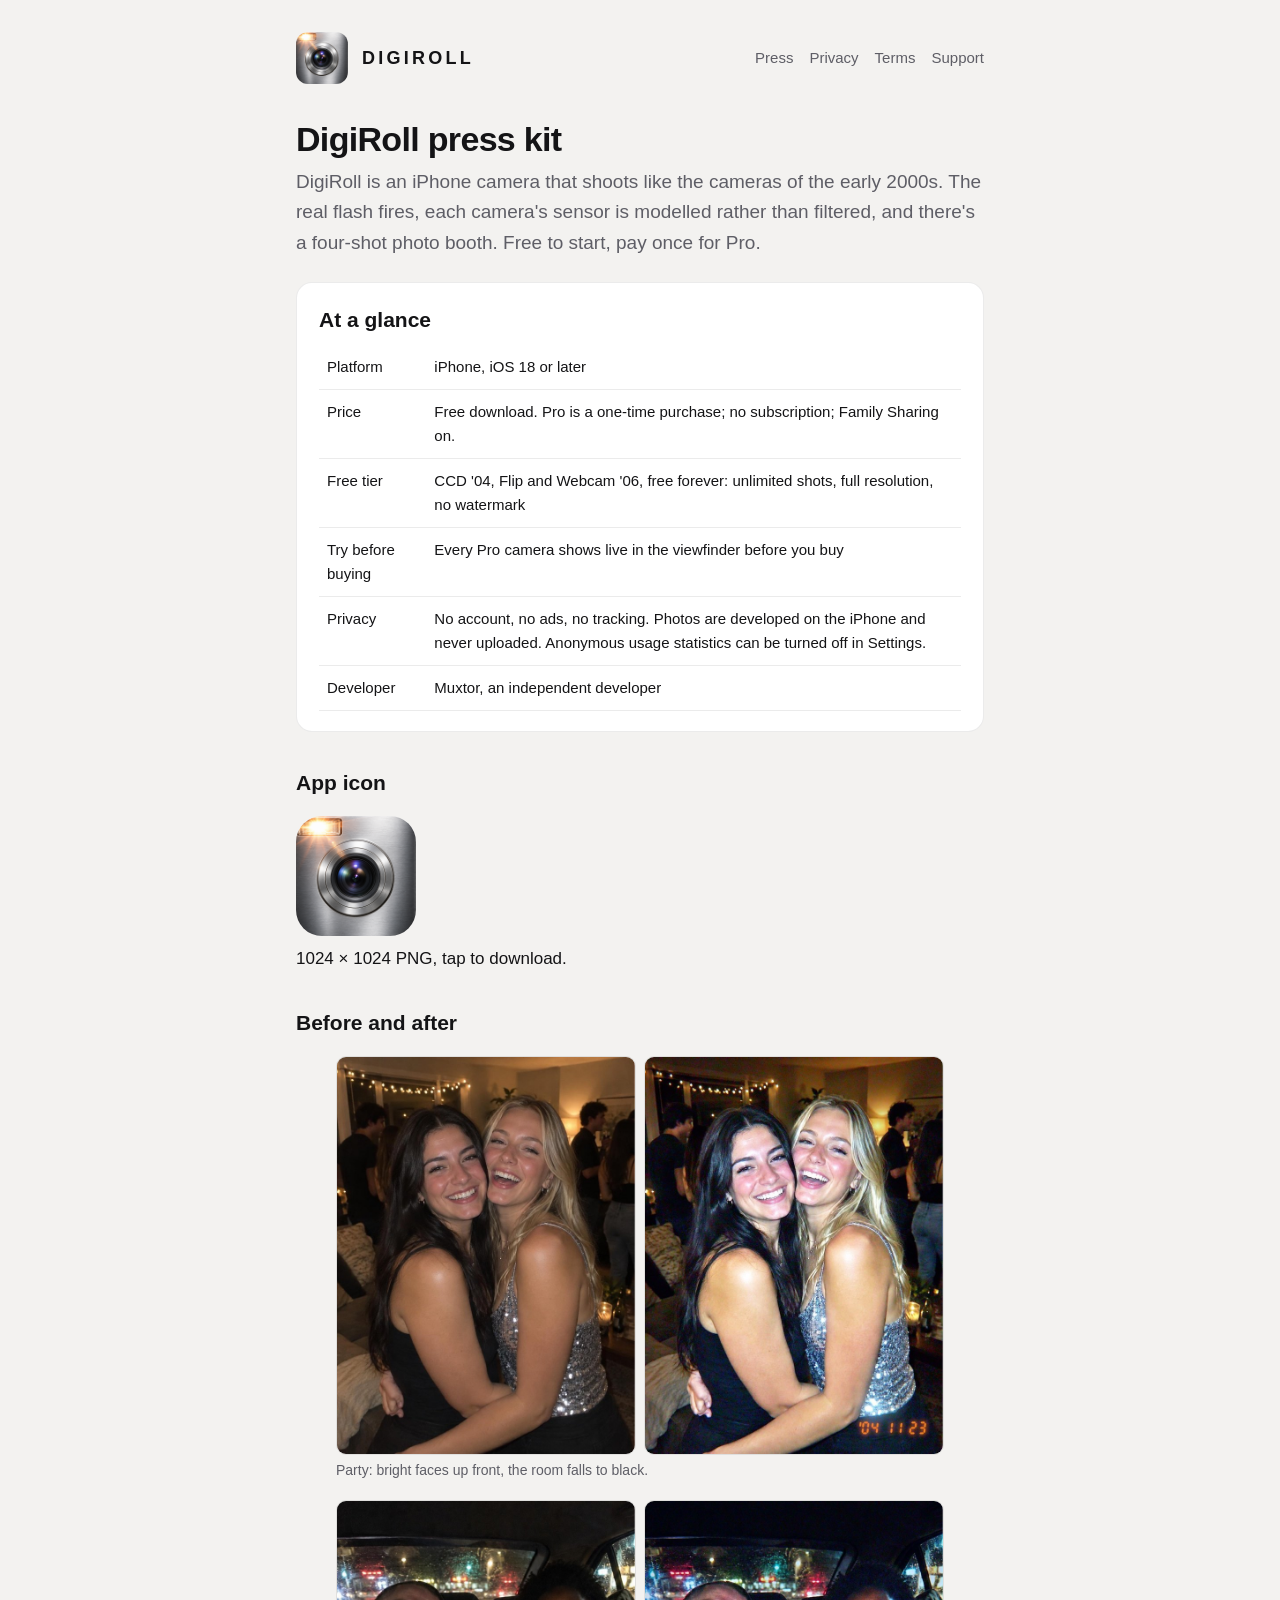
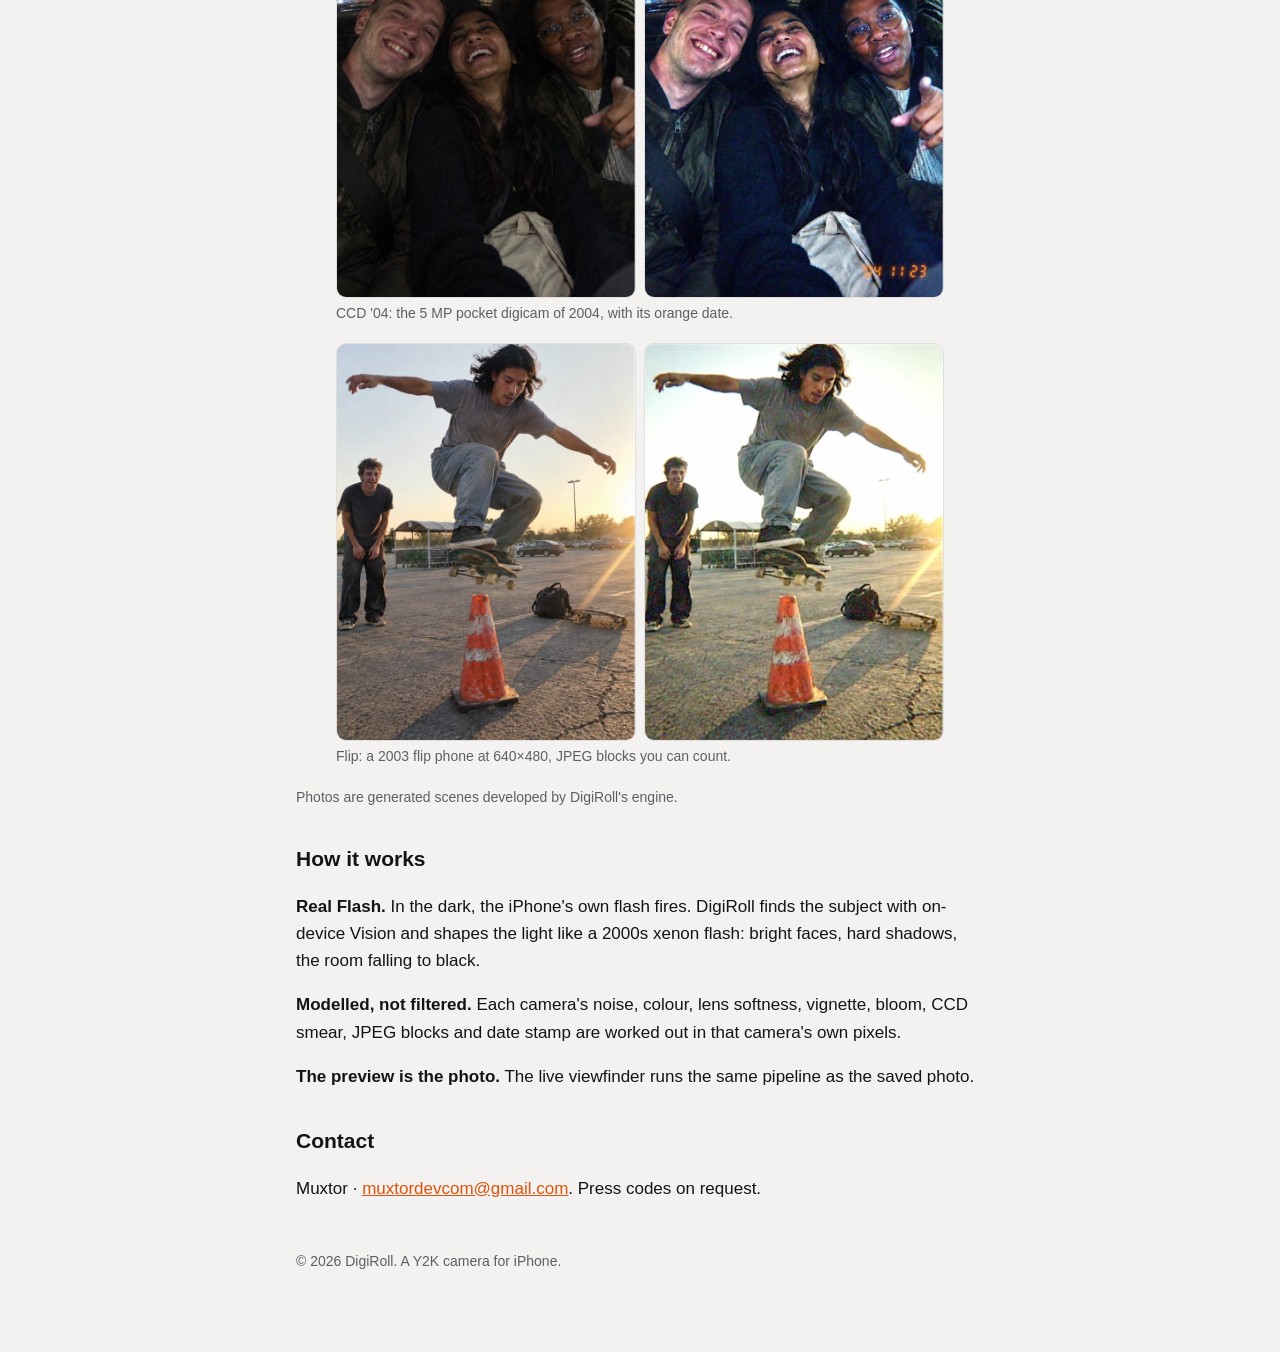
==== press.html @ 74a678f1 "DigiRoll: the current pages, and a press kit The app is DigiRoll now. The privacy policy covers anon" ====
<!doctype html><html lang="en"><head><meta charset="utf-8"><meta name="viewport" content="width=device-width,initial-scale=1">
<link rel="stylesheet" href="style.css"><link rel="icon" href="icon.png"><title>Press kit — DigiRoll</title></head><body><main>
<header><img src="icon.png" alt=""><a class="brand" href="index.html">DigiRoll</a><nav><a href="press.html">Press</a><a href="privacy.html">Privacy</a><a href="terms.html">Terms</a><a href="support.html">Support</a></nav></header>
<h1>DigiRoll press kit</h1>
<p class="lede">DigiRoll is an iPhone camera that shoots like the cameras of the early 2000s. The real flash fires, each camera's sensor is modelled rather than filtered, and there's a four-shot photo booth. Free to start, pay once for Pro.</p>
<div class="card"><h2>At a glance</h2><table>
<tr><td>Platform</td><td>iPhone, iOS 18 or later</td></tr>
<tr><td>Price</td><td>Free download. Pro is a one-time purchase; no subscription; Family Sharing on.</td></tr>
<tr><td>Free tier</td><td>CCD '04, Flip and Webcam '06, free forever: unlimited shots, full resolution, no watermark</td></tr>
<tr><td>Try before buying</td><td>Every Pro camera shows live in the viewfinder before you buy</td></tr>
<tr><td>Privacy</td><td>No account, no ads, no tracking. Photos are developed on the iPhone and never uploaded. Anonymous usage statistics can be turned off in Settings.</td></tr>
<tr><td>Developer</td><td>Muxtor, an independent developer</td></tr></table></div>
<h2>App icon</h2><p><a href="press/icon-1024.png"><img src="press/icon-1024.png" alt="DigiRoll app icon" style="width:120px;border-radius:26px"></a><br>1024 × 1024 PNG, tap to download.</p>

<h2>Before and after</h2><figure><div class="pair"><img src="press/source-party.jpg" alt="The original photo">
<img src="press/sample-party.jpg" alt="The same photo developed by DigiRoll's Party camera"></div>
<figcaption>Party: bright faces up front, the room falls to black.</figcaption></figure><figure><div class="pair"><img src="press/source-ccd04.jpg" alt="The original photo">
<img src="press/sample-ccd04.jpg" alt="The same photo developed by DigiRoll's CCD '04 camera"></div>
<figcaption>CCD '04: the 5 MP pocket digicam of 2004, with its orange date.</figcaption></figure><figure><div class="pair"><img src="press/source-flip.jpg" alt="The original photo">
<img src="press/sample-flip.jpg" alt="The same photo developed by DigiRoll's Flip camera"></div>
<figcaption>Flip: a 2003 flip phone at 640×480, JPEG blocks you can count.</figcaption></figure>
<p class="meta">Photos are generated scenes developed by DigiRoll's engine.</p>
<h2>How it works</h2>
<p><strong>Real Flash.</strong> In the dark, the iPhone's own flash fires. DigiRoll finds the subject with on-device Vision and shapes the light like a 2000s xenon flash: bright faces, hard shadows, the room falling to black.</p>
<p><strong>Modelled, not filtered.</strong> Each camera's noise, colour, lens softness, vignette, bloom, CCD smear, JPEG blocks and date stamp are worked out in that camera's own pixels.</p>
<p><strong>The preview is the photo.</strong> The live viewfinder runs the same pipeline as the saved photo.</p>
<h2>Contact</h2><p>Muxtor · <a href="mailto:muxtordevcom@gmail.com">muxtordevcom@gmail.com</a>. Press codes on request.</p>
<footer>© 2026 DigiRoll. A Y2K camera for iPhone.</footer></main></body></html>
---- style.css ----
:root{--ground:#0B0B0C;--surface:#151517;--text:#F2F2F3;--muted:#A1A1A7;--line:rgba(255,255,255,.09);--accent:#FF6B1A}
@media (prefers-color-scheme:light){:root{--ground:#F3F2F0;--surface:#FFFFFF;--text:#141416;--muted:#5E5E66;--line:rgba(0,0,0,.08);--accent:#E0520A}}
*{box-sizing:border-box}
body{margin:0;background:var(--ground);color:var(--text);font:17px/1.6 -apple-system,BlinkMacSystemFont,"SF Pro Text","Helvetica Neue",Arial,sans-serif;-webkit-font-smoothing:antialiased}
main{max-width:720px;margin:0 auto;padding:32px 16px 80px}
header{display:flex;align-items:center;gap:14px;margin-bottom:36px;flex-wrap:wrap}
header img{width:52px;height:52px;border-radius:12px}
header a.brand{color:var(--text);text-decoration:none;font-weight:800;font-size:18px;letter-spacing:.18em;text-transform:uppercase}
nav{margin-left:auto;display:flex;gap:16px;flex-wrap:wrap}
nav a{color:var(--muted);font-weight:500;font-size:15px;text-decoration:none}
nav a:hover{color:var(--text)}
h1{font-size:34px;line-height:1.15;margin:0 0 8px;letter-spacing:-.02em}
h2{font-size:21px;margin:34px 0 8px}
h3{font-size:17px;margin:22px 0 4px}
.lede{color:var(--muted);font-size:19px;margin:0 0 24px}
.meta{color:var(--muted);font-size:14px}
.card{background:var(--surface);border:1px solid var(--line);border-radius:16px;padding:20px 22px;margin:16px 0}
.card h2{margin-top:0}
a{color:var(--accent)}
ul{padding-left:22px}
table{width:100%;border-collapse:collapse;font-size:15px}
td,th{text-align:left;padding:10px 8px;border-bottom:1px solid var(--line);vertical-align:top}
th{color:var(--muted);font-weight:600}
.stamp{font-family:ui-monospace,Menlo,monospace;color:var(--accent);letter-spacing:.08em}
footer{margin-top:48px;color:var(--muted);font-size:14px}
.grid{display:grid;grid-template-columns:repeat(auto-fill,minmax(150px,1fr));gap:12px;margin:12px 0}
.grid img{width:100%;border-radius:12px;border:1px solid var(--line)}
.pair{display:grid;grid-template-columns:1fr 1fr;gap:8px;margin:14px 0 4px}
.pair img{width:100%;border-radius:10px;border:1px solid var(--line)}
figcaption{color:var(--muted);font-size:14px;margin-bottom:18px}
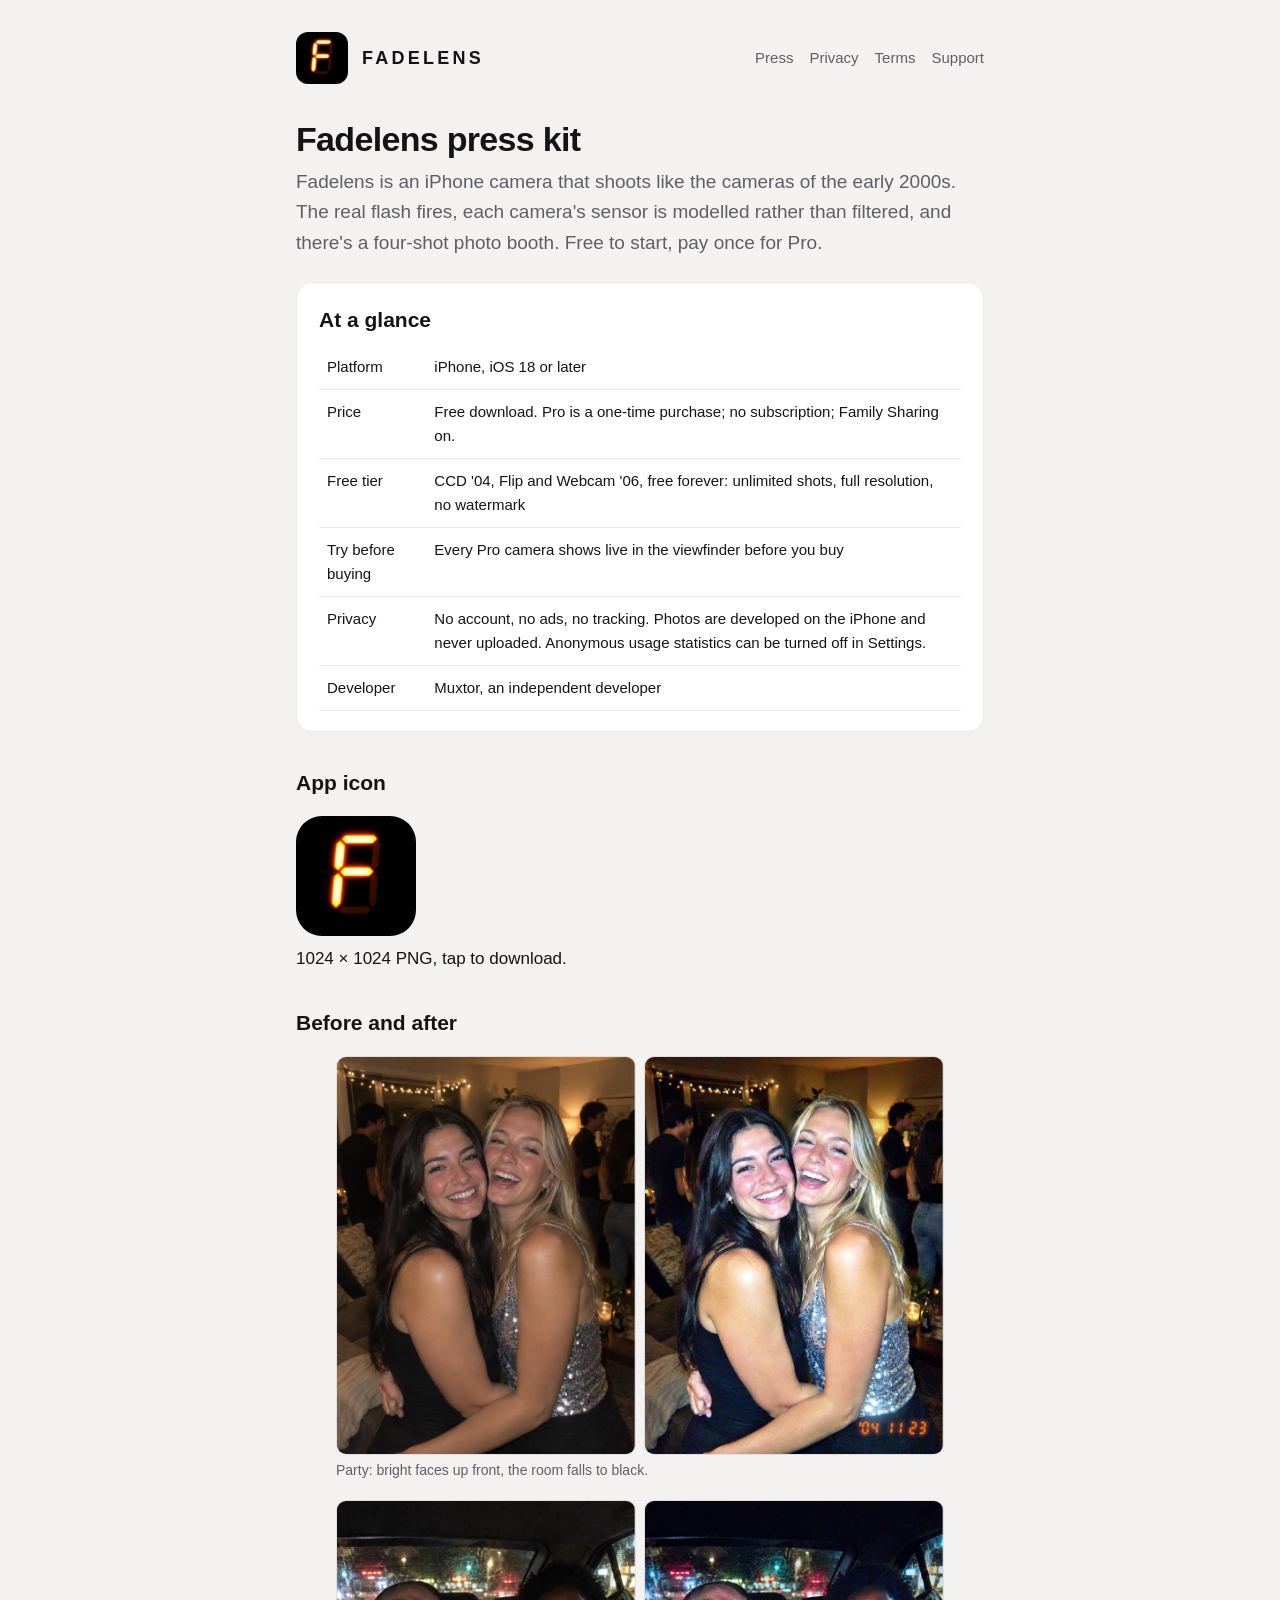
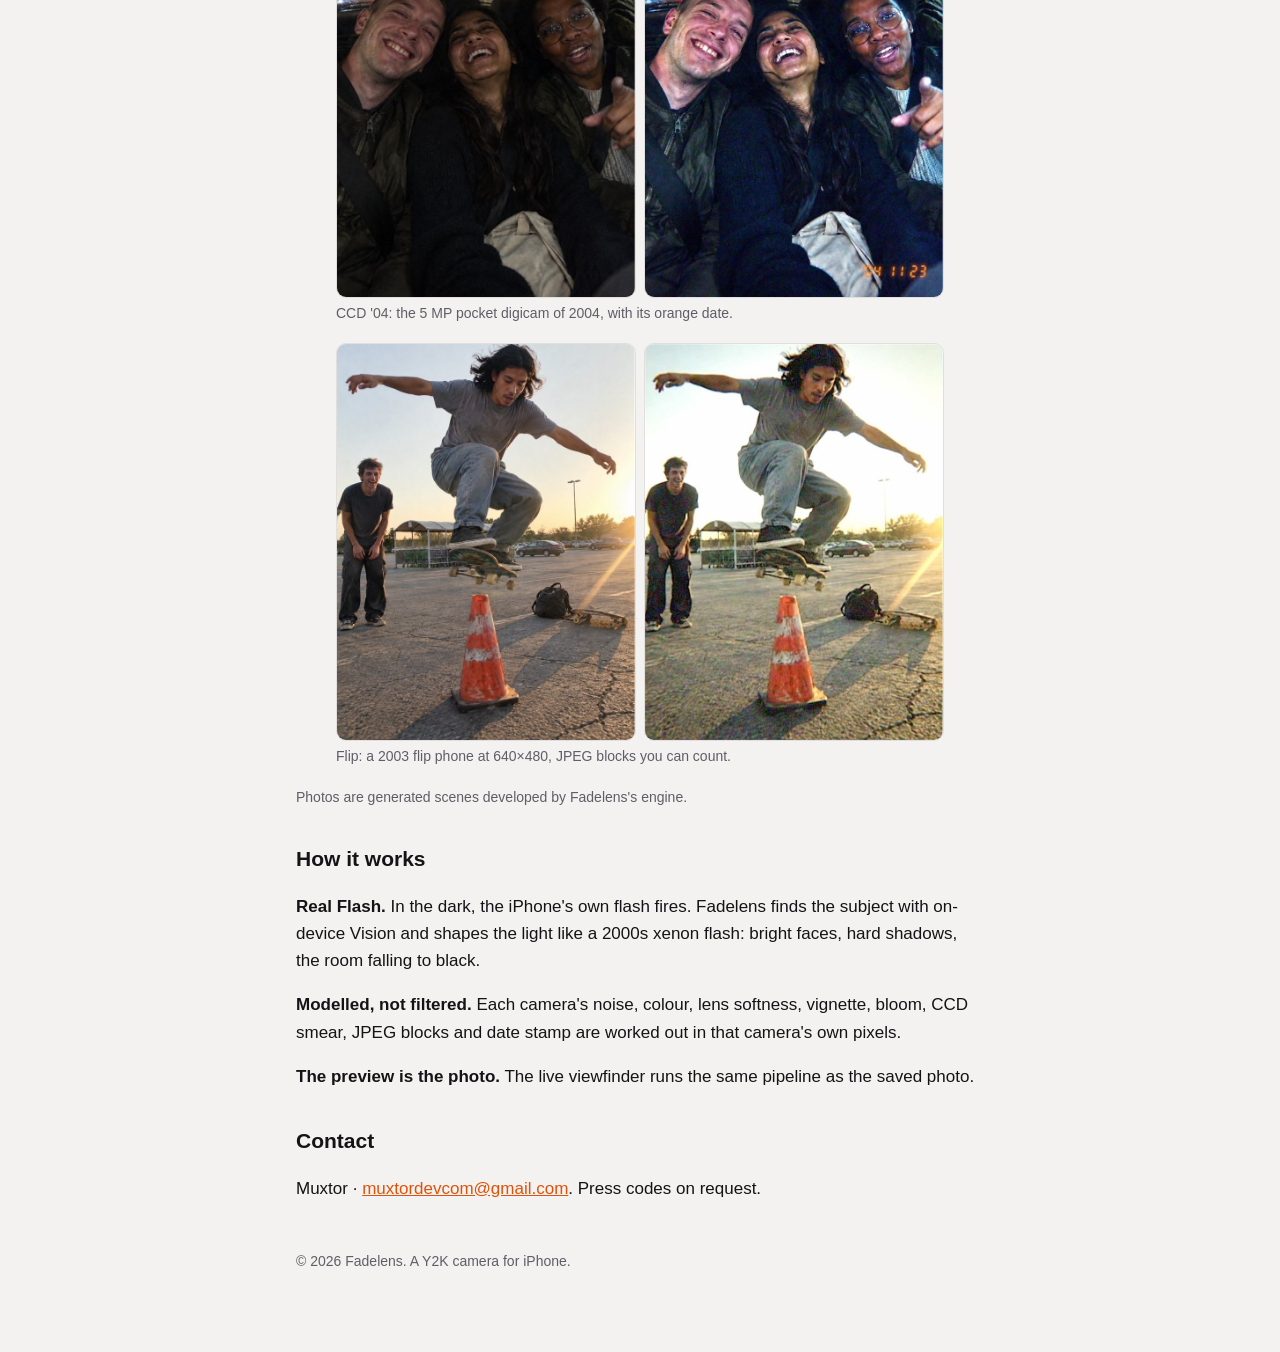
==== commit 2766abd0: "The app is Fadelens The name on every page, and the new app icon.  Co-Authored-By: Claude Opus 5.5 <" ====
--- a/press.html
+++ b/press.html
@@ -1,8 +1,8 @@
 <!doctype html><html lang="en"><head><meta charset="utf-8"><meta name="viewport" content="width=device-width,initial-scale=1">
-<link rel="stylesheet" href="style.css"><link rel="icon" href="icon.png"><title>Press kit — DigiRoll</title></head><body><main>
-<header><img src="icon.png" alt=""><a class="brand" href="index.html">DigiRoll</a><nav><a href="press.html">Press</a><a href="privacy.html">Privacy</a><a href="terms.html">Terms</a><a href="support.html">Support</a></nav></header>
-<h1>DigiRoll press kit</h1>
-<p class="lede">DigiRoll is an iPhone camera that shoots like the cameras of the early 2000s. The real flash fires, each camera's sensor is modelled rather than filtered, and there's a four-shot photo booth. Free to start, pay once for Pro.</p>
+<link rel="stylesheet" href="style.css"><link rel="icon" href="icon.png"><title>Press kit — Fadelens</title></head><body><main>
+<header><img src="icon.png" alt=""><a class="brand" href="index.html">Fadelens</a><nav><a href="press.html">Press</a><a href="privacy.html">Privacy</a><a href="terms.html">Terms</a><a href="support.html">Support</a></nav></header>
+<h1>Fadelens press kit</h1>
+<p class="lede">Fadelens is an iPhone camera that shoots like the cameras of the early 2000s. The real flash fires, each camera's sensor is modelled rather than filtered, and there's a four-shot photo booth. Free to start, pay once for Pro.</p>
 <div class="card"><h2>At a glance</h2><table>
 <tr><td>Platform</td><td>iPhone, iOS 18 or later</td></tr>
 <tr><td>Price</td><td>Free download. Pro is a one-time purchase; no subscription; Family Sharing on.</td></tr>
@@ -10,19 +10,19 @@
 <tr><td>Try before buying</td><td>Every Pro camera shows live in the viewfinder before you buy</td></tr>
 <tr><td>Privacy</td><td>No account, no ads, no tracking. Photos are developed on the iPhone and never uploaded. Anonymous usage statistics can be turned off in Settings.</td></tr>
 <tr><td>Developer</td><td>Muxtor, an independent developer</td></tr></table></div>
-<h2>App icon</h2><p><a href="press/icon-1024.png"><img src="press/icon-1024.png" alt="DigiRoll app icon" style="width:120px;border-radius:26px"></a><br>1024 × 1024 PNG, tap to download.</p>
+<h2>App icon</h2><p><a href="press/icon-1024.png"><img src="press/icon-1024.png" alt="Fadelens app icon" style="width:120px;border-radius:26px"></a><br>1024 × 1024 PNG, tap to download.</p>
 
 <h2>Before and after</h2><figure><div class="pair"><img src="press/source-party.jpg" alt="The original photo">
-<img src="press/sample-party.jpg" alt="The same photo developed by DigiRoll's Party camera"></div>
+<img src="press/sample-party.jpg" alt="The same photo developed by Fadelens's Party camera"></div>
 <figcaption>Party: bright faces up front, the room falls to black.</figcaption></figure><figure><div class="pair"><img src="press/source-ccd04.jpg" alt="The original photo">
-<img src="press/sample-ccd04.jpg" alt="The same photo developed by DigiRoll's CCD '04 camera"></div>
+<img src="press/sample-ccd04.jpg" alt="The same photo developed by Fadelens's CCD '04 camera"></div>
 <figcaption>CCD '04: the 5 MP pocket digicam of 2004, with its orange date.</figcaption></figure><figure><div class="pair"><img src="press/source-flip.jpg" alt="The original photo">
-<img src="press/sample-flip.jpg" alt="The same photo developed by DigiRoll's Flip camera"></div>
+<img src="press/sample-flip.jpg" alt="The same photo developed by Fadelens's Flip camera"></div>
 <figcaption>Flip: a 2003 flip phone at 640×480, JPEG blocks you can count.</figcaption></figure>
-<p class="meta">Photos are generated scenes developed by DigiRoll's engine.</p>
+<p class="meta">Photos are generated scenes developed by Fadelens's engine.</p>
 <h2>How it works</h2>
-<p><strong>Real Flash.</strong> In the dark, the iPhone's own flash fires. DigiRoll finds the subject with on-device Vision and shapes the light like a 2000s xenon flash: bright faces, hard shadows, the room falling to black.</p>
+<p><strong>Real Flash.</strong> In the dark, the iPhone's own flash fires. Fadelens finds the subject with on-device Vision and shapes the light like a 2000s xenon flash: bright faces, hard shadows, the room falling to black.</p>
 <p><strong>Modelled, not filtered.</strong> Each camera's noise, colour, lens softness, vignette, bloom, CCD smear, JPEG blocks and date stamp are worked out in that camera's own pixels.</p>
 <p><strong>The preview is the photo.</strong> The live viewfinder runs the same pipeline as the saved photo.</p>
 <h2>Contact</h2><p>Muxtor · <a href="mailto:muxtordevcom@gmail.com">muxtordevcom@gmail.com</a>. Press codes on request.</p>
-<footer>© 2026 DigiRoll. A Y2K camera for iPhone.</footer></main></body></html>
+<footer>© 2026 Fadelens. A Y2K camera for iPhone.</footer></main></body></html>
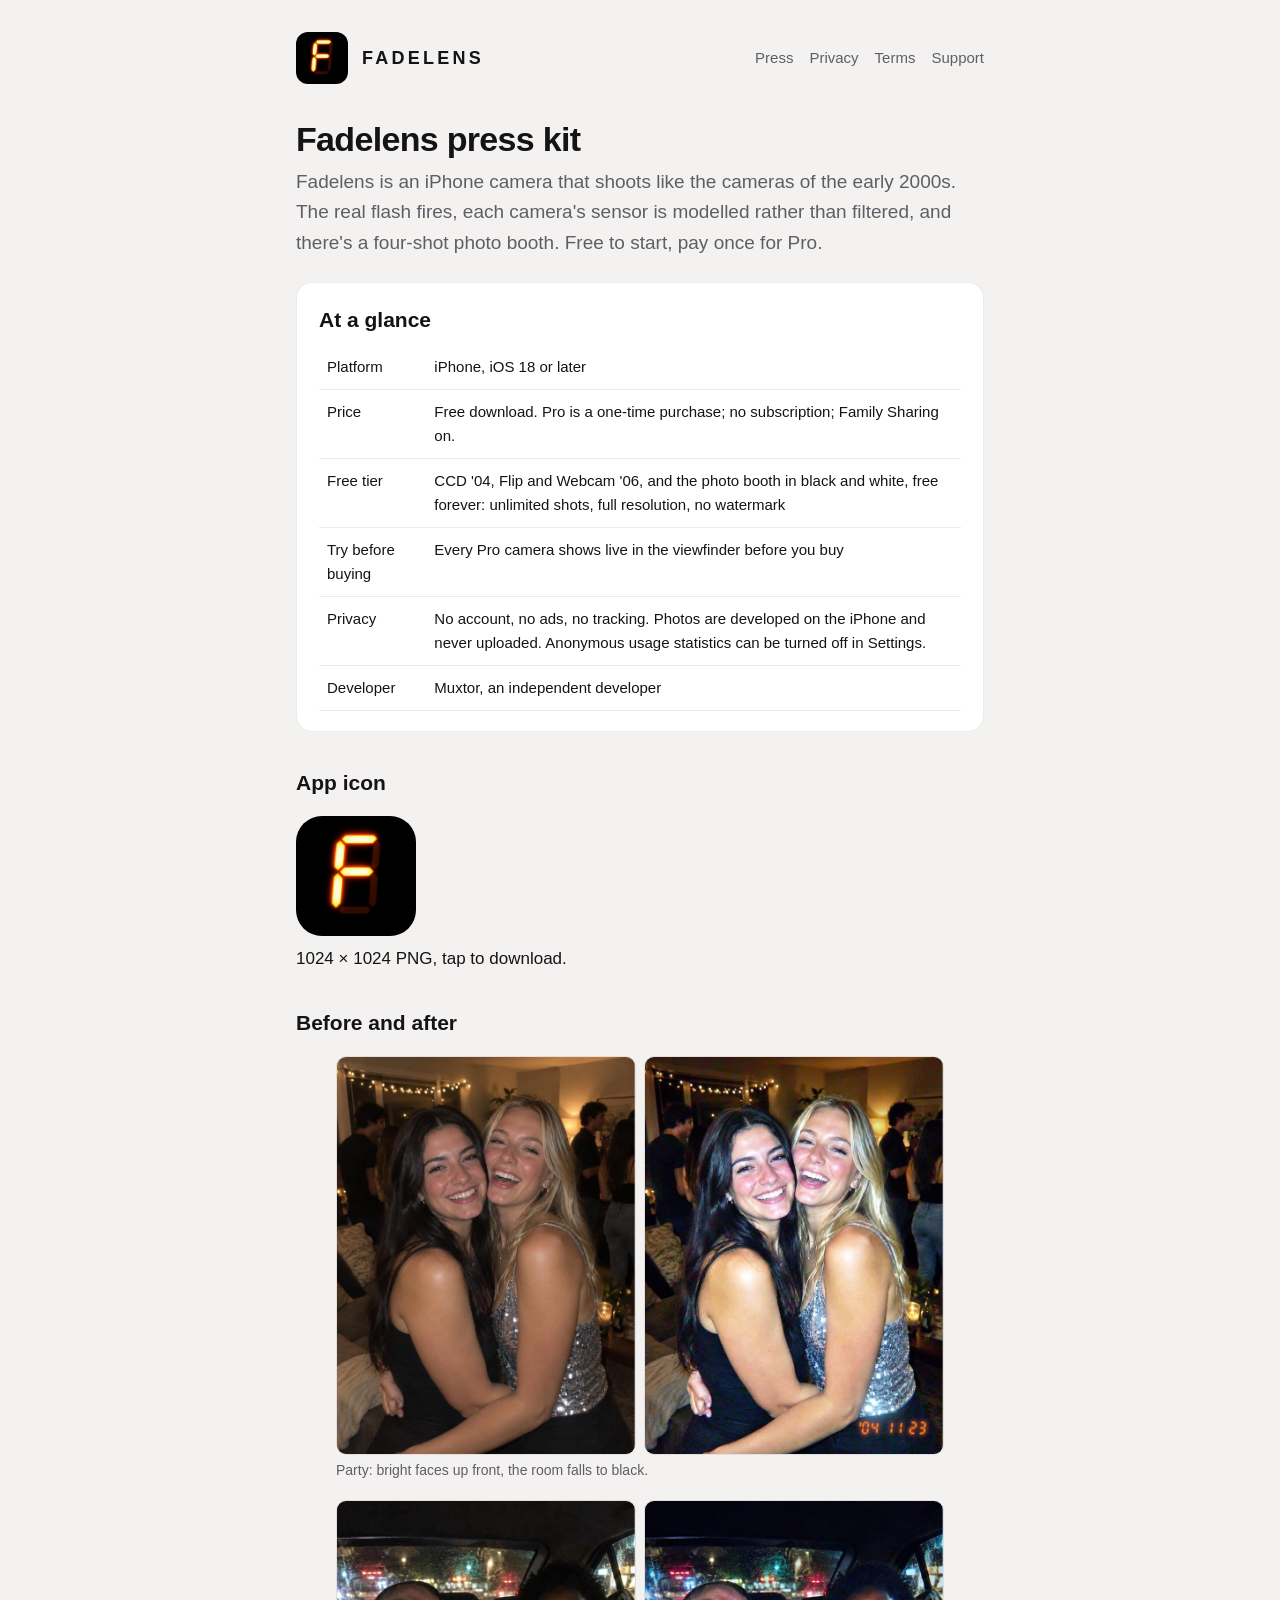
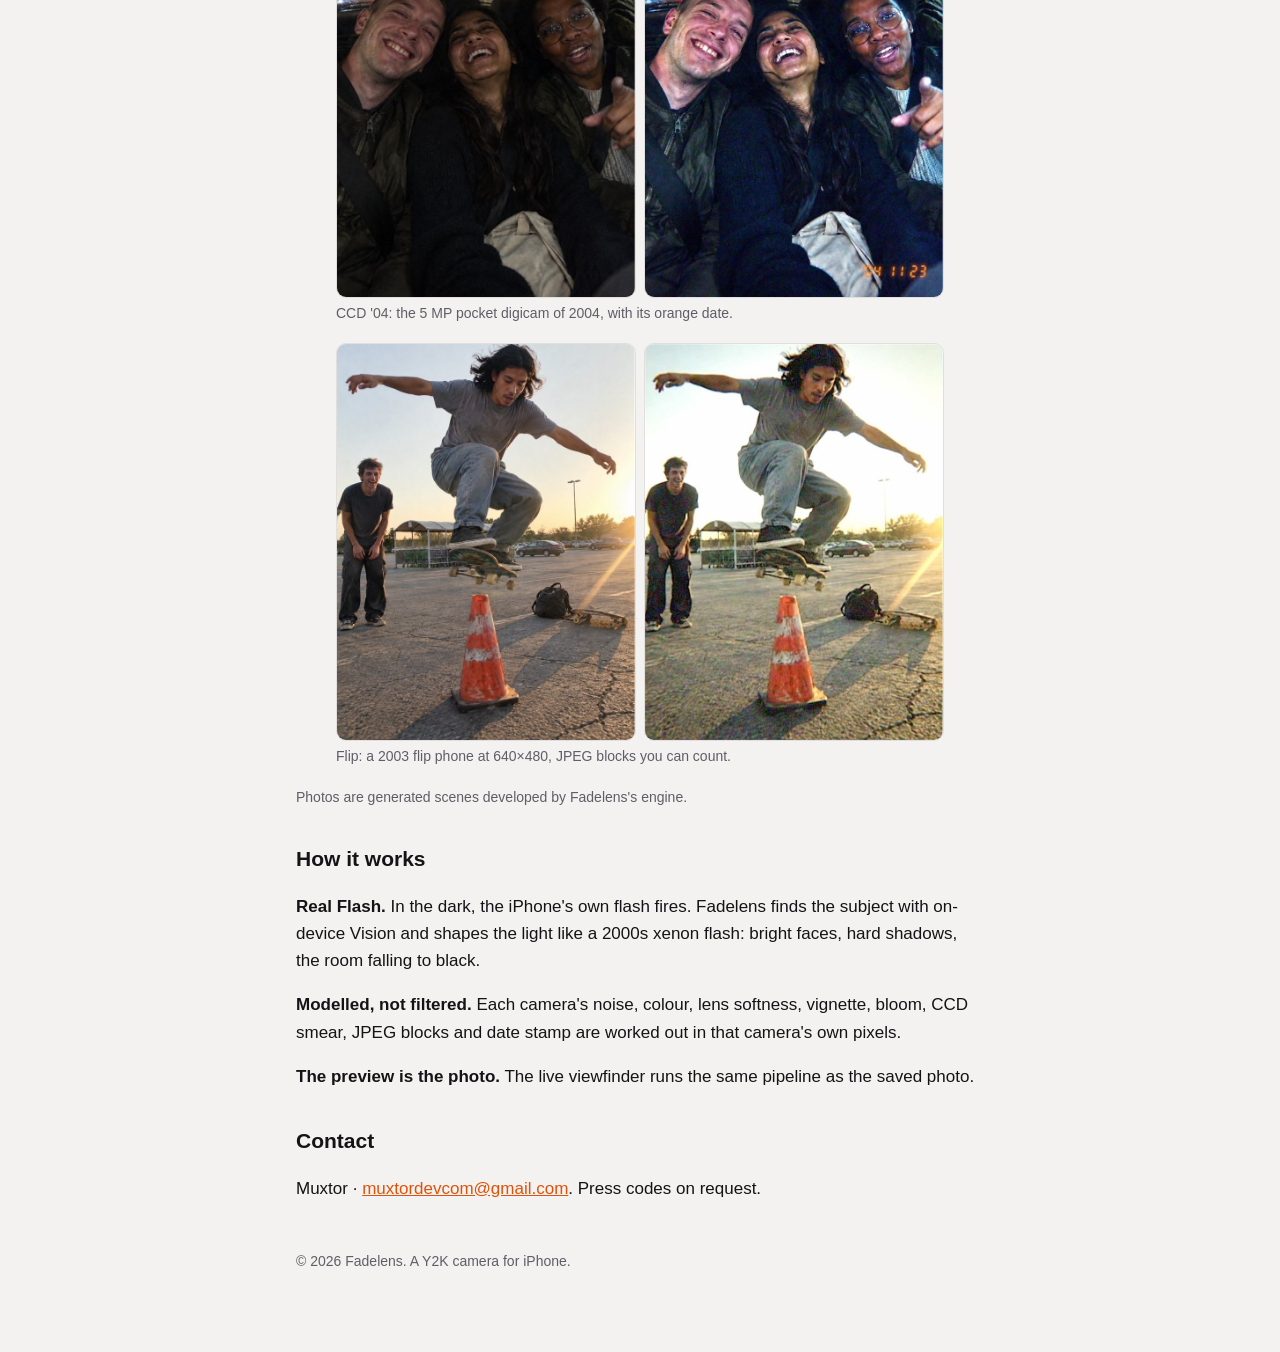
==== commit 0b549a2a: "Press kit: the photo booth is free in black and white Co-Authored-By: Claude Opus 5.5 <noreply@anthr" ====
--- a/press.html
+++ b/press.html
@@ -6,7 +6,7 @@
 <div class="card"><h2>At a glance</h2><table>
 <tr><td>Platform</td><td>iPhone, iOS 18 or later</td></tr>
 <tr><td>Price</td><td>Free download. Pro is a one-time purchase; no subscription; Family Sharing on.</td></tr>
-<tr><td>Free tier</td><td>CCD '04, Flip and Webcam '06, free forever: unlimited shots, full resolution, no watermark</td></tr>
+<tr><td>Free tier</td><td>CCD '04, Flip and Webcam '06, and the photo booth in black and white, free forever: unlimited shots, full resolution, no watermark</td></tr>
 <tr><td>Try before buying</td><td>Every Pro camera shows live in the viewfinder before you buy</td></tr>
 <tr><td>Privacy</td><td>No account, no ads, no tracking. Photos are developed on the iPhone and never uploaded. Anonymous usage statistics can be turned off in Settings.</td></tr>
 <tr><td>Developer</td><td>Muxtor, an independent developer</td></tr></table></div>
